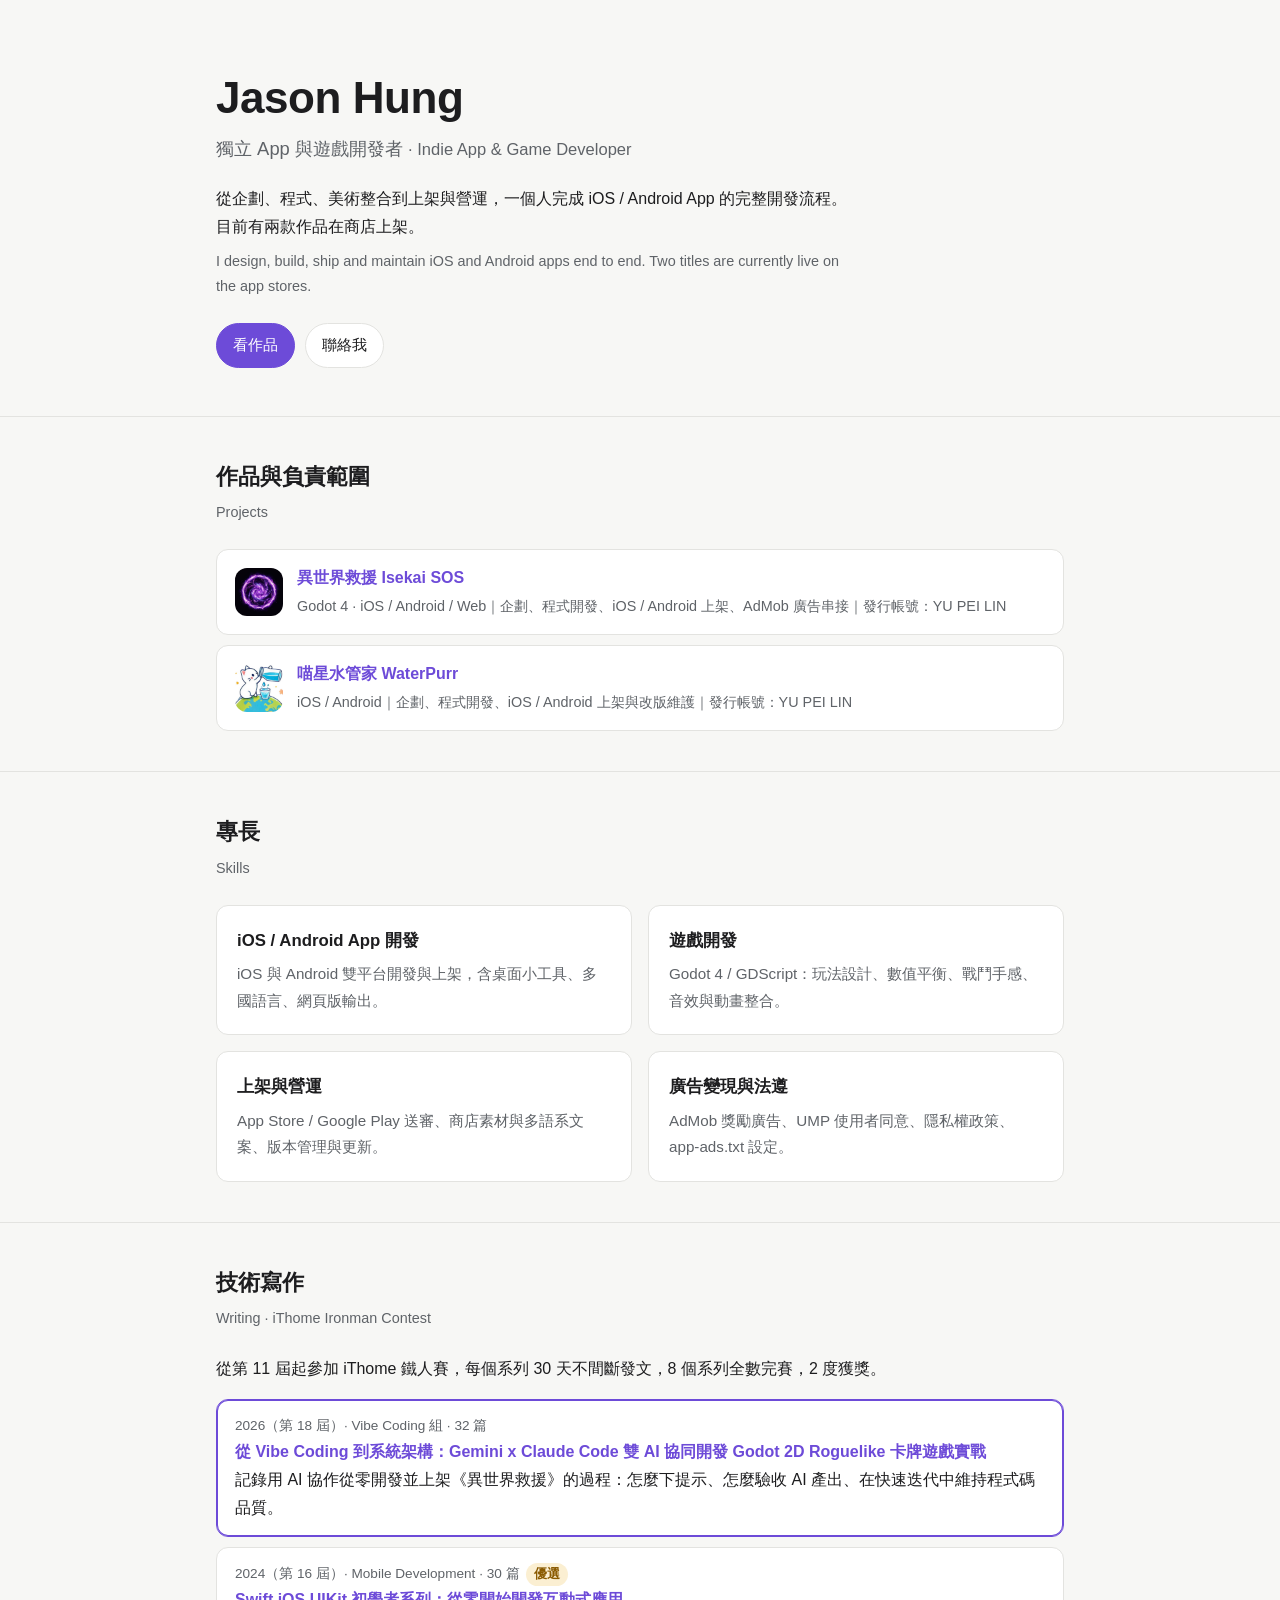
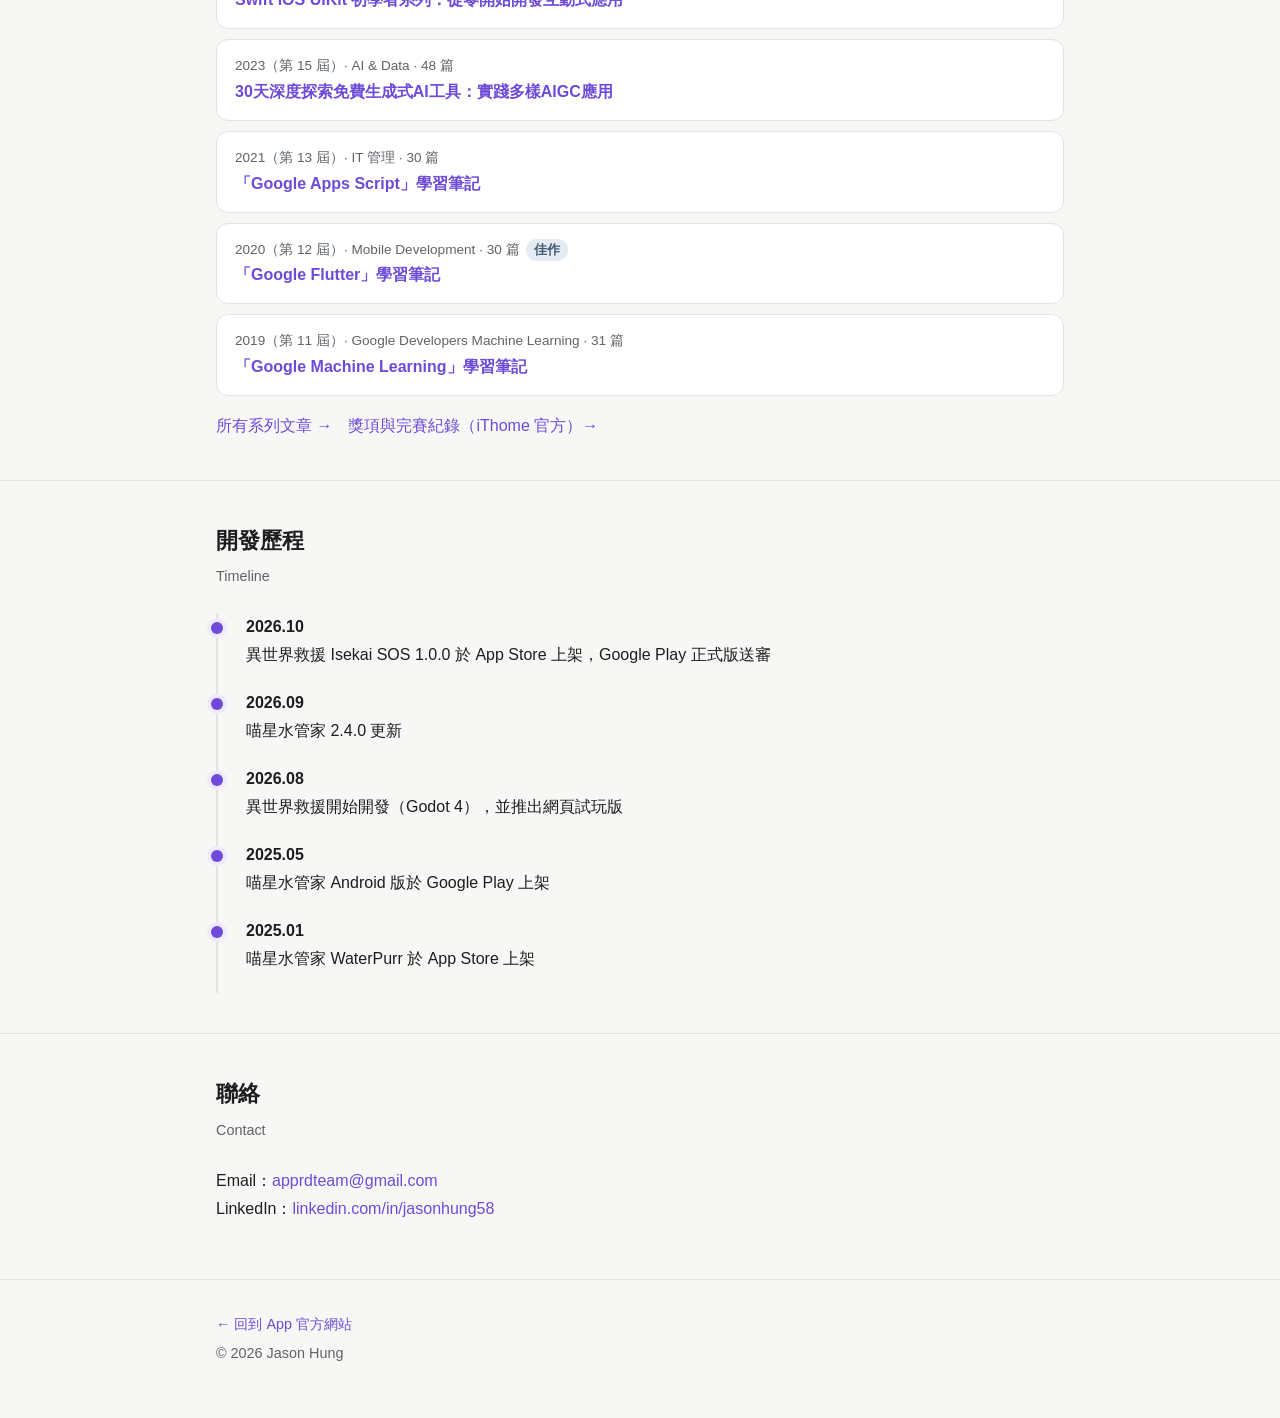
==== about/index.html @ 0c0443cc "feat: 首頁改回 App 官方網站，履歷內容移到 /about/ 商店的開發者網站連到首頁，來的是玩家與審核人員，首頁只留 App 介紹、 隱私權政策、各 App 的意見回饋表單；專長、鐵人賽、開" ====
<!DOCTYPE html>
<html lang="zh-Hant">
<head>
<meta charset="utf-8">
<meta name="viewport" content="width=device-width, initial-scale=1">
<title>Jason Hung｜獨立 App 開發</title>
<meta name="description" content="Jason Hung，獨立 App 與遊戲開發者。作品：異世界救援 Isekai SOS、喵星水管家 WaterPurr。">
<link rel="stylesheet" href="../style.css">
</head>
<body>

<header class="hero">
  <div class="wrap">
    <h1>Jason Hung</h1>
    <p class="role">獨立 App 與遊戲開發者 <span class="en">· Indie App &amp; Game Developer</span></p>
    <p>從企劃、程式、美術整合到上架與營運，一個人完成 iOS / Android App 的完整開發流程。目前有兩款作品在商店上架。</p>
    <p class="en">I design, build, ship and maintain iOS and Android apps end to end. Two titles are currently live on the app stores.</p>
    <div class="links">
      <a class="btn primary" href="../#apps">看作品</a>
      <a class="btn" href="#contact">聯絡我</a>
    </div>
  </div>
</header>

<section id="projects">
  <div class="wrap">
    <h2>作品與負責範圍</h2>
    <p class="en">Projects</p>
    <ul class="projects">
      <li><img src="../img/isekaisos-icon.png" alt="" width="48" height="48"><div><b><a href="../#apps">異世界救援 Isekai SOS</a></b><span>Godot 4 · iOS / Android / Web｜企劃、程式開發、iOS / Android 上架、AdMob 廣告串接｜發行帳號：YU PEI LIN</span></div></li>
      <li><img src="../img/waterpurr-icon.png" alt="" width="48" height="48"><div><b><a href="../#apps">喵星水管家 WaterPurr</a></b><span>iOS / Android｜企劃、程式開發、iOS / Android 上架與改版維護｜發行帳號：YU PEI LIN</span></div></li>
    </ul>
  </div>
</section>

<section id="services">
  <div class="wrap">
    <h2>專長</h2>
    <p class="en">Skills</p>
    <div class="services">
      <div class="service">
        <h3>iOS / Android App 開發</h3>
        <p>iOS 與 Android 雙平台開發與上架，含桌面小工具、多國語言、網頁版輸出。</p>
      </div>
      <div class="service">
        <h3>遊戲開發</h3>
        <p>Godot 4 / GDScript：玩法設計、數值平衡、戰鬥手感、音效與動畫整合。</p>
      </div>
      <div class="service">
        <h3>上架與營運</h3>
        <p>App Store / Google Play 送審、商店素材與多語系文案、版本管理與更新。</p>
      </div>
      <div class="service">
        <h3>廣告變現與法遵</h3>
        <p>AdMob 獎勵廣告、UMP 使用者同意、隱私權政策、app-ads.txt 設定。</p>
      </div>
    </div>
  </div>
</section>

<section id="writing">
  <div class="wrap">
    <h2>技術寫作</h2>
    <p class="en">Writing · iThome Ironman Contest</p>
    <p>從第 11 屆起參加 iThome 鐵人賽，每個系列 30 天不間斷發文，8 個系列全數完賽，2 度獲獎。</p>
    <ul class="writing">
      <li class="featured"><span class="yr">2026（第 18 屆）· Vibe Coding 組 · 32 篇</span><a href="https://ithelp.ithome.com.tw/users/20120243/ironman/9669">從 Vibe Coding 到系統架構：Gemini x Claude Code 雙 AI 協同開發 Godot 2D Roguelike 卡牌遊戲實戰</a><br>記錄用 AI 協作從零開發並上架《異世界救援》的過程：怎麼下提示、怎麼驗收 AI 產出、在快速迭代中維持程式碼品質。</li>
      <li><span class="yr">2024（第 16 屆）· Mobile Development · 30 篇<span class="award gold">優選</span></span><a href="https://ithelp.ithome.com.tw/users/20120243/ironman/7791">Swift iOS UIKit 初學者系列：從零開始開發互動式應用</a></li>
      <li><span class="yr">2023（第 15 屆）· AI &amp; Data · 48 篇</span><a href="https://ithelp.ithome.com.tw/users/20120243/ironman/6805">30天深度探索免費生成式AI工具：實踐多樣AIGC應用</a></li>
      <li><span class="yr">2021（第 13 屆）· IT 管理 · 30 篇</span><a href="https://ithelp.ithome.com.tw/users/20120243/ironman/4818">「Google Apps Script」學習筆記</a></li>
      <li><span class="yr">2020（第 12 屆）· Mobile Development · 30 篇<span class="award merit">佳作</span></span><a href="https://ithelp.ithome.com.tw/users/20120243/ironman/3730">「Google Flutter」學習筆記</a></li>
      <li><span class="yr">2019（第 11 屆）· Google Developers Machine Learning · 31 篇</span><a href="https://ithelp.ithome.com.tw/users/20120243/ironman/2404">「Google Machine Learning」學習筆記</a></li>
    </ul>
    <p class="more"><a href="https://ithelp.ithome.com.tw/users/20120243/ironman">所有系列文章 →</a>　<a href="https://ithelp.ithome.com.tw/users/20120243/profile">獎項與完賽紀錄（iThome 官方）→</a></p>
  </div>
</section>

<section id="timeline">
  <div class="wrap">
    <h2>開發歷程</h2>
    <p class="en">Timeline</p>
    <ol class="timeline">
      <li><time>2026.10</time>異世界救援 Isekai SOS 1.0.0 於 App Store 上架，Google Play 正式版送審</li>
      <li><time>2026.09</time>喵星水管家 2.4.0 更新</li>
      <li><time>2026.08</time>異世界救援開始開發（Godot 4），並推出網頁試玩版</li>
      <li><time>2025.05</time>喵星水管家 Android 版於 Google Play 上架</li>
      <li><time>2025.01</time>喵星水管家 WaterPurr 於 App Store 上架</li>
    </ol>
  </div>
</section>

<section id="contact">
  <div class="wrap">
    <h2>聯絡</h2>
    <p class="en">Contact</p>
    <p>Email：<a href="mailto:apprdteam@gmail.com">apprdteam@gmail.com</a><br>
    LinkedIn：<a href="https://www.linkedin.com/in/jasonhung58/">linkedin.com/in/jasonhung58</a></p>
  </div>
</section>

<footer>
  <div class="wrap">
    <p><a href="../">← 回到 App 官方網站</a></p>
    <p>© 2026 Jason Hung</p>
  </div>
</footer>

</body>
</html>
---- style.css ----
:root {
  --bg: #f7f7f5;
  --surface: #ffffff;
  --text: #1d1d1f;
  --muted: #5f6368;
  --line: #e3e3e0;
  --accent: #6d4bd8;
  --accent-soft: #efeafd;
  --gold: #8a5a00;
  --gold-soft: #fbefd2;
  --merit: #3f5a73;
  --merit-soft: #e4ebf2;
  --shadow: 0 1px 2px rgba(0,0,0,.04), 0 4px 16px rgba(0,0,0,.05);
}
@media (prefers-color-scheme: dark) {
  :root:not([data-theme="light"]) {
    --bg: #121214;
    --surface: #1c1c1f;
    --text: #ececec;
    --muted: #a0a0a6;
    --line: #2e2e33;
    --accent: #a78bfa;
    --accent-soft: #2a2340;
    --gold: #f2c45a;
    --gold-soft: #3a2e12;
    --merit: #a9c1d8;
    --merit-soft: #1f2a35;
    --shadow: none;
  }
}
:root[data-theme="dark"] {
  --bg: #121214;
  --surface: #1c1c1f;
  --text: #ececec;
  --muted: #a0a0a6;
  --line: #2e2e33;
  --accent: #a78bfa;
  --accent-soft: #2a2340;
  --gold: #f2c45a;
  --gold-soft: #3a2e12;
  --merit: #a9c1d8;
  --merit-soft: #1f2a35;
  --shadow: none;
}

* { box-sizing: border-box; }
body {
  margin: 0;
  background: var(--bg);
  color: var(--text);
  font: 16px/1.75 -apple-system, BlinkMacSystemFont, "PingFang TC", "Noto Sans TC", "Microsoft JhengHei", sans-serif;
  -webkit-font-smoothing: antialiased;
}
a { color: var(--accent); text-decoration: none; }
a:hover { text-decoration: underline; }
.wrap { max-width: 880px; margin: 0 auto; padding: 0 16px; }
.en { color: var(--muted); font-size: .9em; }

header.hero { padding: 72px 0 48px; }
.hero h1 { font-size: clamp(2rem, 6vw, 2.75rem); line-height: 1.2; margin: 0 0 8px; letter-spacing: -.01em; }
.hero .role { font-size: 1.15rem; color: var(--muted); margin: 0 0 20px; }
.hero p { max-width: 640px; margin: 0 0 8px; }
.hero .links { margin-top: 24px; display: flex; flex-wrap: wrap; gap: 10px; }
.btn {
  display: inline-block; padding: 8px 16px; border-radius: 999px;
  border: 1px solid var(--line); background: var(--surface); color: var(--text); font-size: .95rem;
}
.btn:hover { text-decoration: none; border-color: var(--accent); }
.btn.primary { background: var(--accent); border-color: var(--accent); color: #fff; }

section { padding: 40px 0; border-top: 1px solid var(--line); }
section > .wrap > h2 { font-size: 1.4rem; margin: 0 0 4px; }
section > .wrap > .en { margin: 0 0 24px; }

.app {
  background: var(--surface); border: 1px solid var(--line); border-radius: 16px;
  box-shadow: var(--shadow); padding: 24px; margin-bottom: 24px;
}
.app-head { display: flex; gap: 16px; align-items: center; margin-bottom: 12px; }
.app-head img { width: 72px; height: 72px; border-radius: 16px; flex: none; }
.app-head h3 { margin: 0; font-size: 1.25rem; line-height: 1.3; }
.app-head .tag { color: var(--muted); font-size: .9rem; }
.app p { margin: 0 0 12px; }
.credit { font-size: .9rem; color: var(--muted); background: var(--bg); border-radius: 8px; padding: 8px 12px; margin: 0 0 12px; }
.credit b { color: var(--text); font-weight: 600; }
.shots { display: flex; gap: 10px; overflow-x: auto; padding: 4px 0 8px; margin: 16px 0; scroll-snap-type: x mandatory; }
.shots img { border-radius: 10px; border: 1px solid var(--line); scroll-snap-align: start; flex: none; background: var(--line); }
.shots.landscape img { height: 180px; width: auto; }
.shots.portrait img { height: 300px; width: auto; }
.store { display: flex; flex-wrap: wrap; gap: 8px 16px; font-size: .95rem; }
.store .soon { color: var(--muted); }

.services { display: grid; grid-template-columns: repeat(auto-fit, minmax(min(100%, 320px), 1fr)); gap: 16px; }
.service { background: var(--surface); border: 1px solid var(--line); border-radius: 12px; padding: 20px; }
.service h3 { margin: 0 0 6px; font-size: 1.05rem; }
.service p { margin: 0; color: var(--muted); font-size: .95rem; }

.writing { list-style: none; margin: 0; padding: 0; display: grid; gap: 10px; }
.writing li { background: var(--surface); border: 1px solid var(--line); border-radius: 12px; padding: 14px 18px; }
.writing li.featured { border-color: var(--accent); box-shadow: 0 0 0 1px var(--accent) inset; }
.writing .yr { display: block; font-size: .85rem; color: var(--muted); }
.writing a { font-weight: 600; }
.more { margin: 16px 0 0; }
.award { display: inline-block; margin-left: 6px; padding: 0 8px; border-radius: 999px; font-size: .8rem; font-weight: 600; background: var(--accent-soft); color: var(--accent); }
.award.gold { background: var(--gold-soft); color: var(--gold); }
.award.merit { background: var(--merit-soft); color: var(--merit); }
.timeline { list-style: none; margin: 0; padding: 0 0 0 20px; border-left: 2px solid var(--line); }
.timeline li { position: relative; padding: 0 0 20px 8px; }
.timeline li::before {
  content: ""; position: absolute; left: -27px; top: 9px; width: 12px; height: 12px;
  border-radius: 50%; background: var(--accent); box-shadow: 0 0 0 4px var(--accent-soft);
}
.timeline time { display: block; font-weight: 600; font-variant-numeric: tabular-nums; }

footer { border-top: 1px solid var(--line); padding: 32px 0 48px; color: var(--muted); font-size: .9rem; }
footer p { margin: 0 0 4px; }

@media (max-width: 480px) {
  header.hero { padding: 48px 0 32px; }
  .app { padding: 18px; }
  .shots.landscape img { height: 140px; }
  .shots.portrait img { height: 240px; }
}

.support p { margin: 0 0 8px; }
.feedback { display: flex; flex-wrap: wrap; gap: 24px; margin: 20px 0; }
.feedback a { display: flex; flex-direction: column; align-items: center; gap: 6px; color: var(--text); font-size: .9rem; }
.feedback a:hover { text-decoration: none; color: var(--accent); }
.feedback img { width: 72px; height: 72px; border-radius: 16px; border: 1px solid var(--line); transition: border-color .15s, box-shadow .15s; }
.feedback a:hover img, .feedback a:focus-visible img { border-color: var(--accent); box-shadow: 0 0 0 2px var(--accent-soft); }
.projects { list-style: none; margin: 0; padding: 0; display: grid; gap: 10px; }
.projects li { background: var(--surface); border: 1px solid var(--line); border-radius: 12px; padding: 14px 18px; display: flex; gap: 14px; align-items: center; }
.projects img { width: 48px; height: 48px; border-radius: 12px; flex: none; }
.projects b { display: block; }
.projects span { color: var(--muted); font-size: .9rem; }
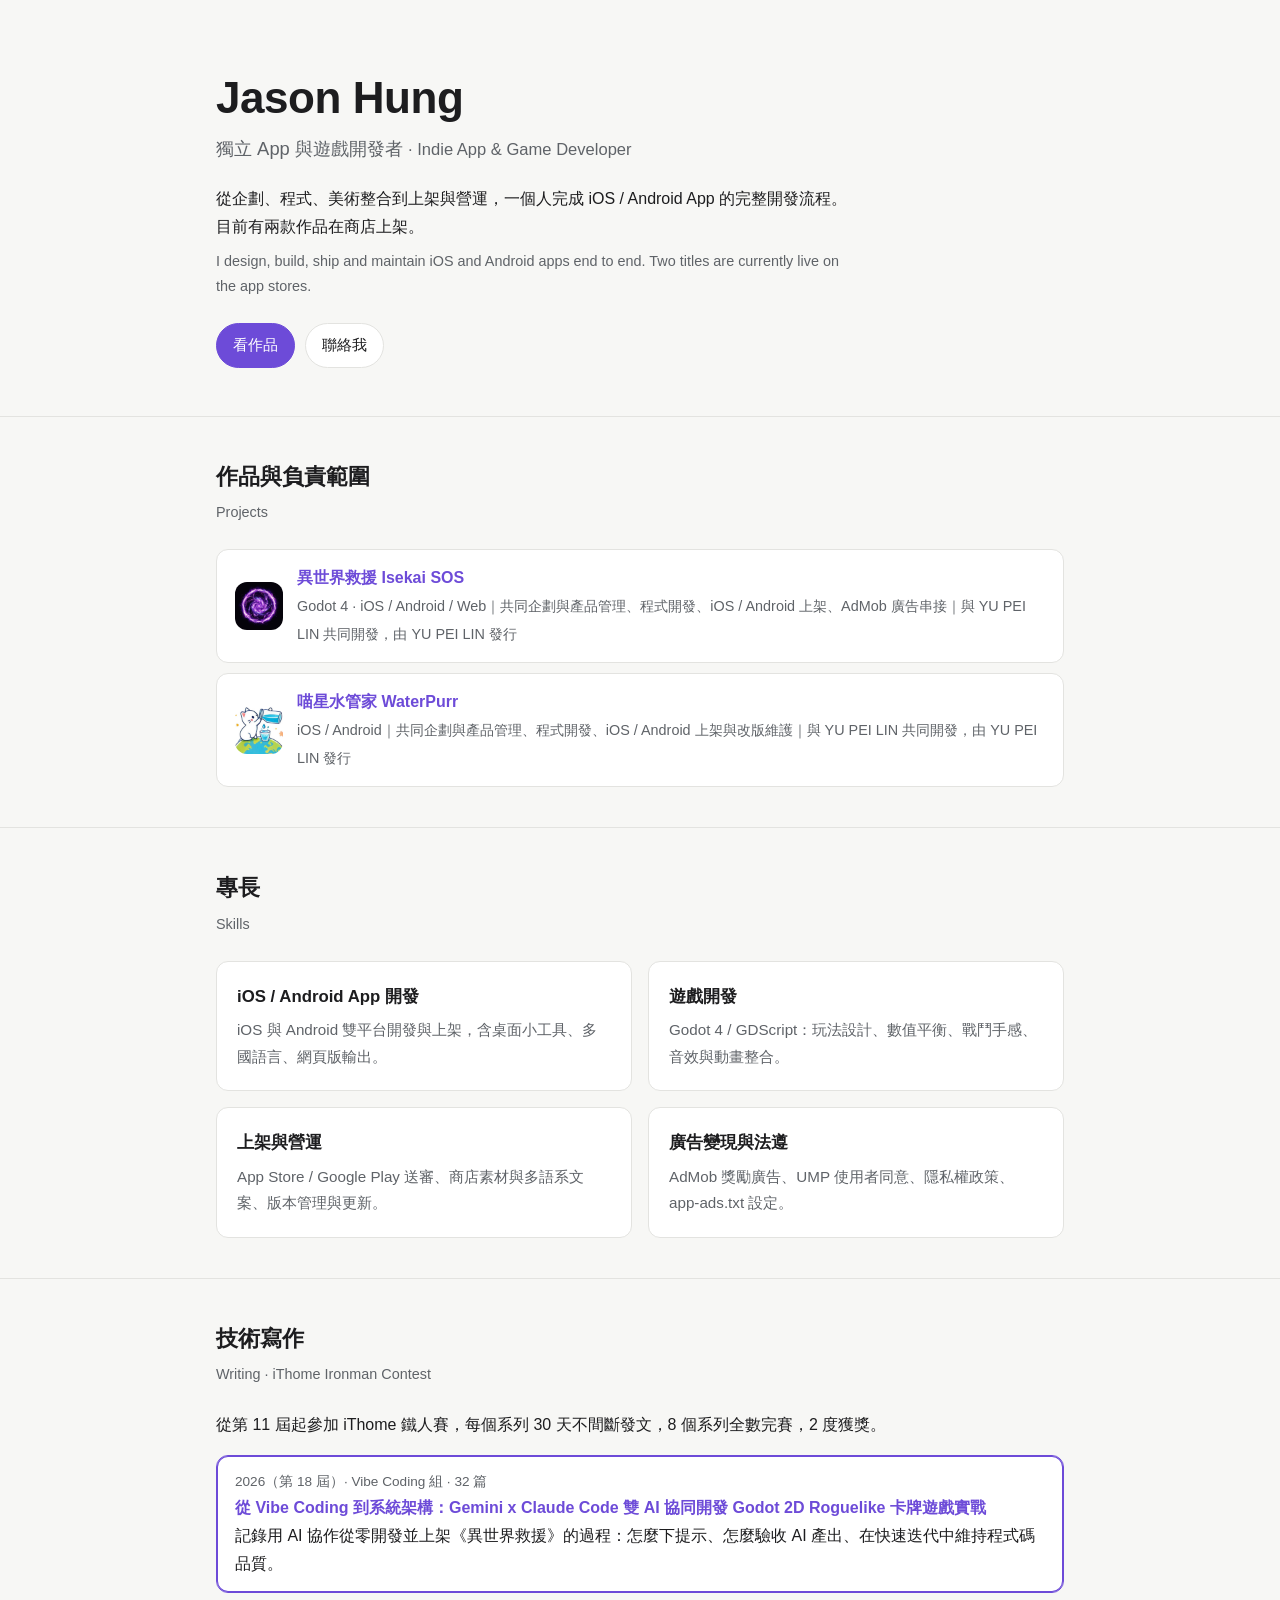
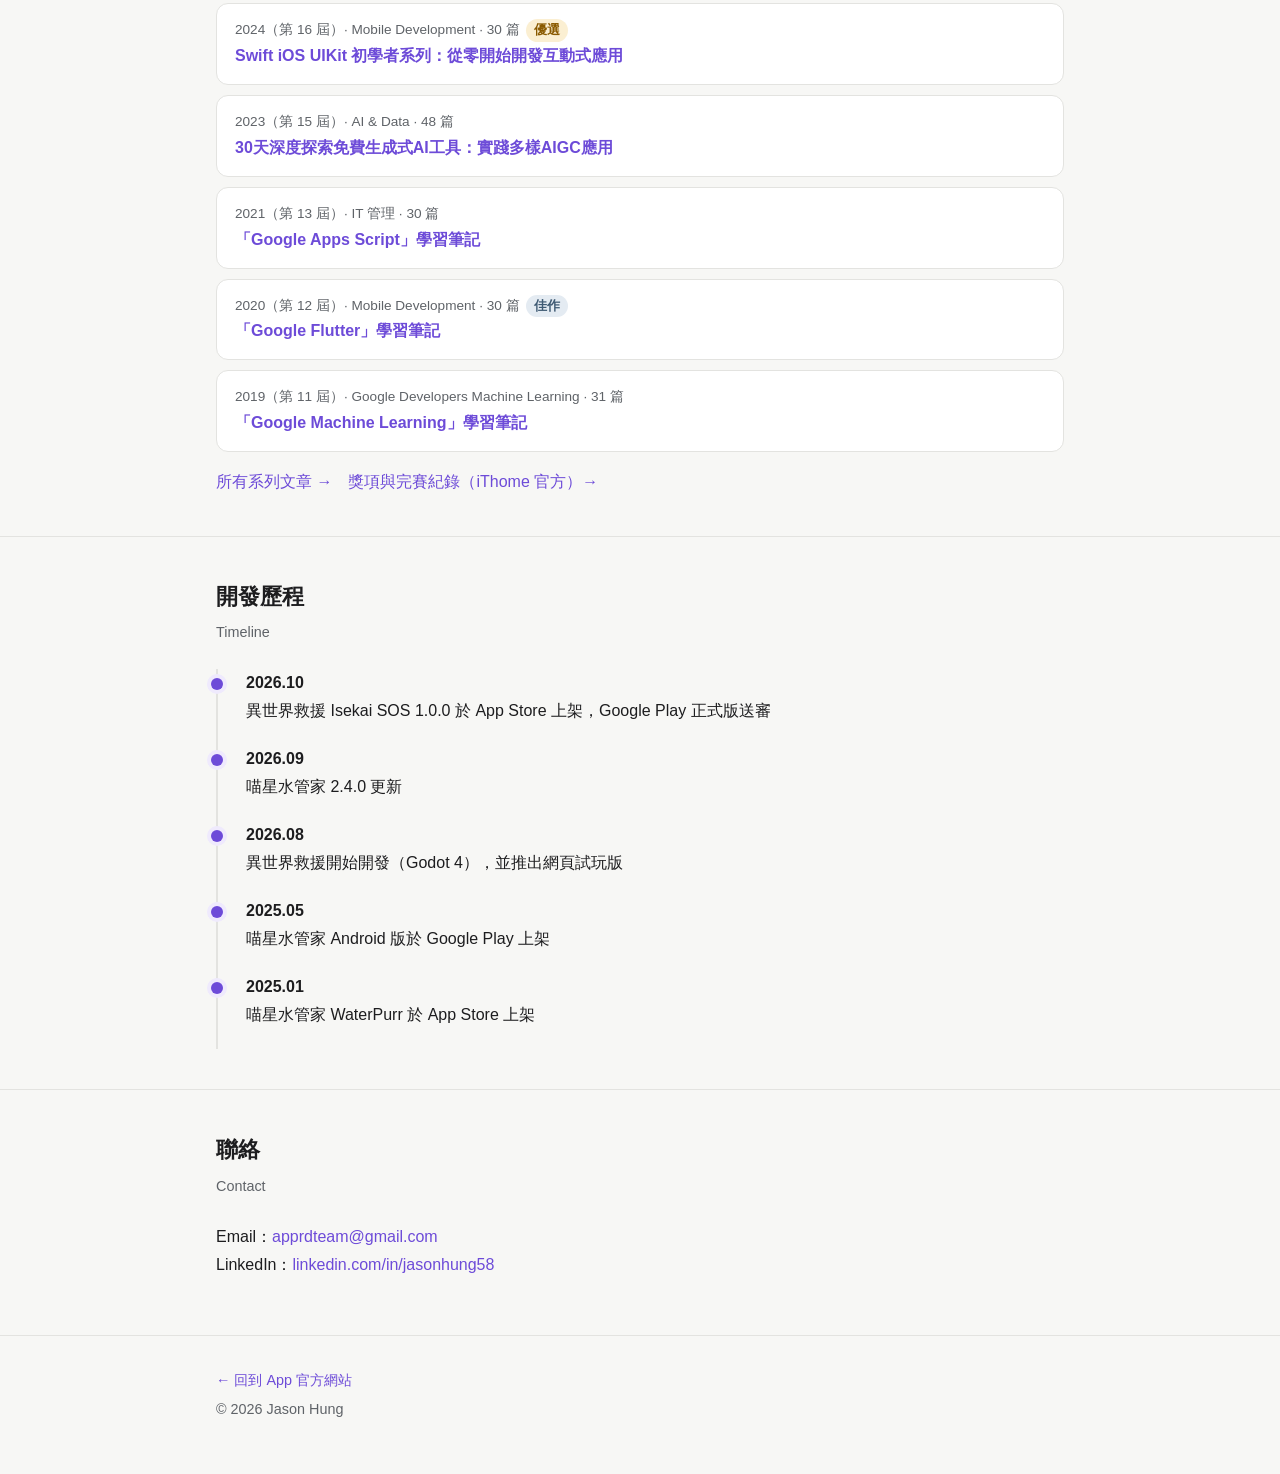
==== commit 4db39520: "fix: 署名改為開發團隊 Jason Hung、YU PEI LIN，由 YU PEI LIN 發行 Co-Authored-By: Claude Opus 5.5 <noreply@anthrop" ====
--- a/about/index.html
+++ b/about/index.html
@@ -27,8 +27,8 @@
     <h2>作品與負責範圍</h2>
     <p class="en">Projects</p>
     <ul class="projects">
-      <li><img src="../img/isekaisos-icon.png" alt="" width="48" height="48"><div><b><a href="../#apps">異世界救援 Isekai SOS</a></b><span>Godot 4 · iOS / Android / Web｜企劃、程式開發、iOS / Android 上架、AdMob 廣告串接｜發行帳號：YU PEI LIN</span></div></li>
-      <li><img src="../img/waterpurr-icon.png" alt="" width="48" height="48"><div><b><a href="../#apps">喵星水管家 WaterPurr</a></b><span>iOS / Android｜企劃、程式開發、iOS / Android 上架與改版維護｜發行帳號：YU PEI LIN</span></div></li>
+      <li><img src="../img/isekaisos-icon.png" alt="" width="48" height="48"><div><b><a href="../#apps">異世界救援 Isekai SOS</a></b><span>Godot 4 · iOS / Android / Web｜共同企劃與產品管理、程式開發、iOS / Android 上架、AdMob 廣告串接｜與 YU PEI LIN 共同開發，由 YU PEI LIN 發行</span></div></li>
+      <li><img src="../img/waterpurr-icon.png" alt="" width="48" height="48"><div><b><a href="../#apps">喵星水管家 WaterPurr</a></b><span>iOS / Android｜共同企劃與產品管理、程式開發、iOS / Android 上架與改版維護｜與 YU PEI LIN 共同開發，由 YU PEI LIN 發行</span></div></li>
     </ul>
   </div>
 </section>
--- a/style.css
+++ b/style.css
@@ -133,3 +133,7 @@
 .projects img { width: 48px; height: 48px; border-radius: 12px; flex: none; }
 .projects b { display: block; }
 .projects span { color: var(--muted); font-size: .9rem; }
+
+.home section > .wrap > h2 { margin-bottom: 20px; }
+.hero .wrap { position: relative; }
+.lang-switch { position: absolute; top: -40px; right: 16px; font-size: .9rem; }
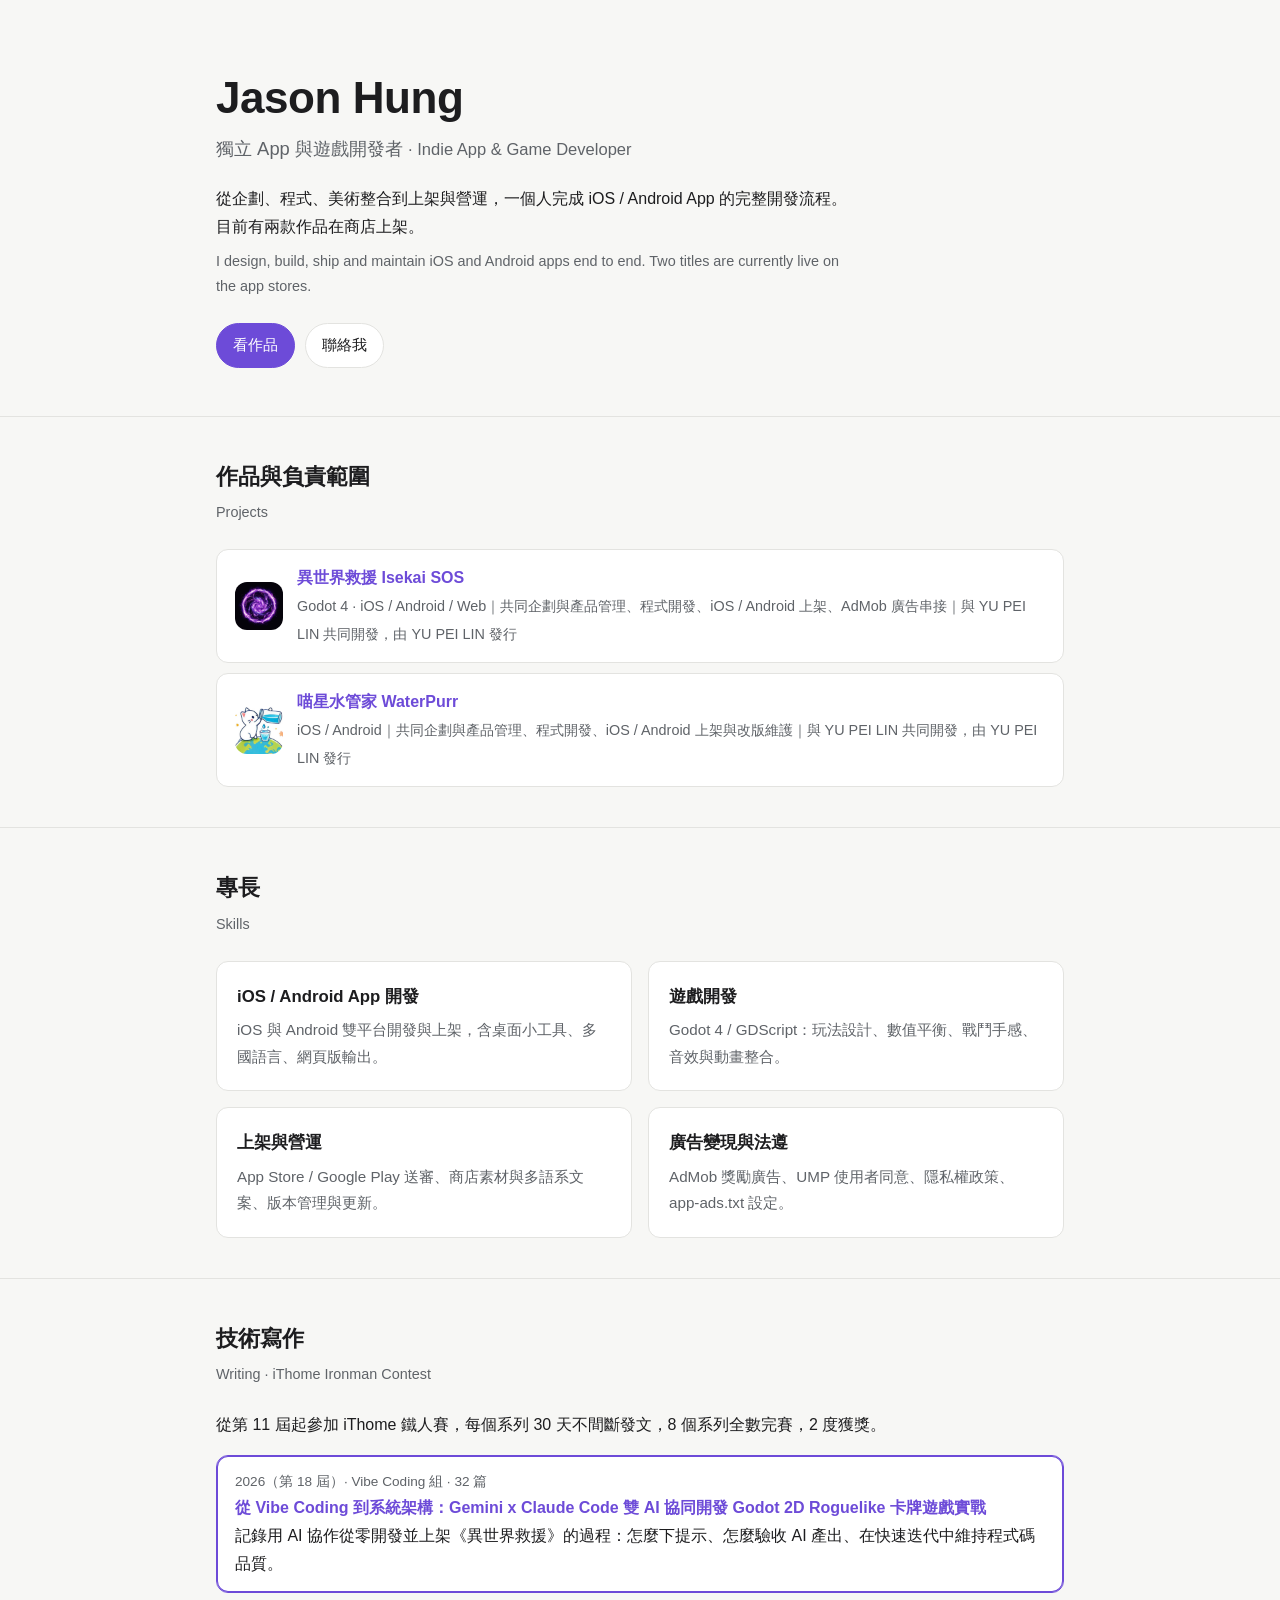
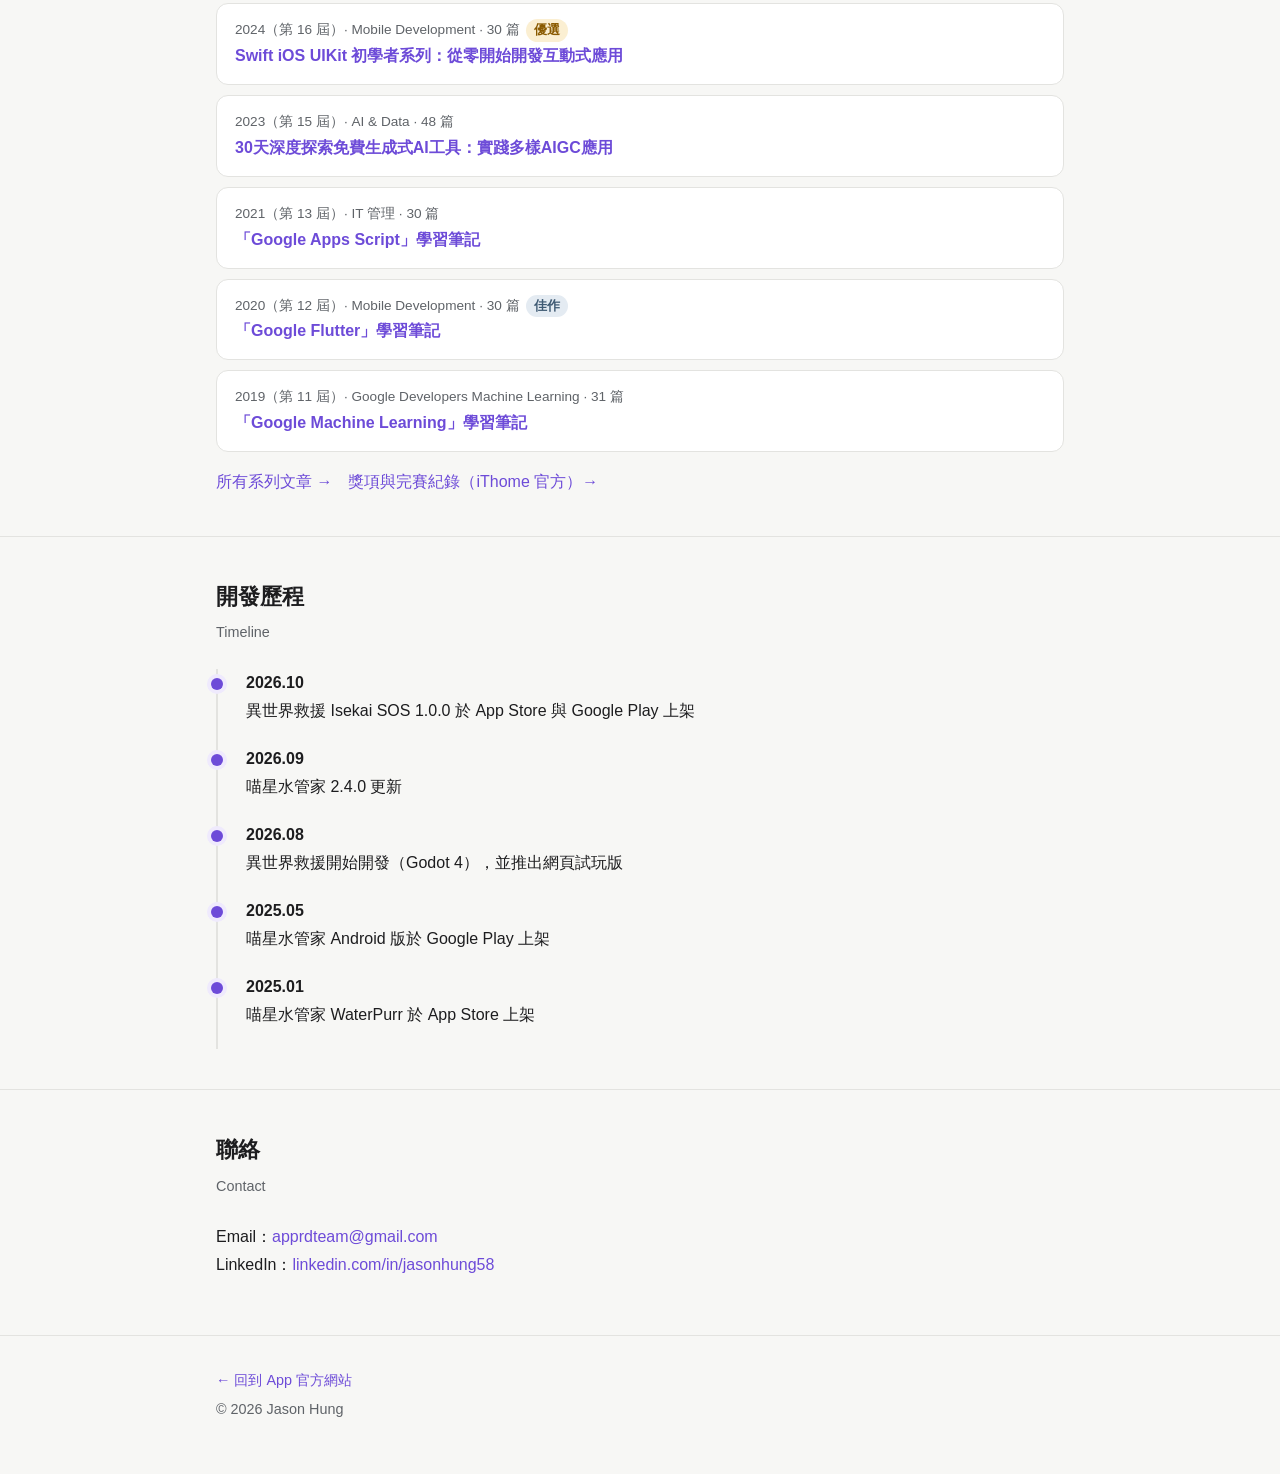
==== commit bd02a171: "feat: Isekai SOS 加上 Google Play 連結，開發歷程更新為雙平台上架 Co-Authored-By: Claude Opus 5.5 <noreply@anthropic.c" ====
--- a/about/index.html
+++ b/about/index.html
@@ -80,7 +80,7 @@
     <h2>開發歷程</h2>
     <p class="en">Timeline</p>
     <ol class="timeline">
-      <li><time>2026.10</time>異世界救援 Isekai SOS 1.0.0 於 App Store 上架，Google Play 正式版送審</li>
+      <li><time>2026.10</time>異世界救援 Isekai SOS 1.0.0 於 App Store 與 Google Play 上架</li>
       <li><time>2026.09</time>喵星水管家 2.4.0 更新</li>
       <li><time>2026.08</time>異世界救援開始開發（Godot 4），並推出網頁試玩版</li>
       <li><time>2025.05</time>喵星水管家 Android 版於 Google Play 上架</li>
